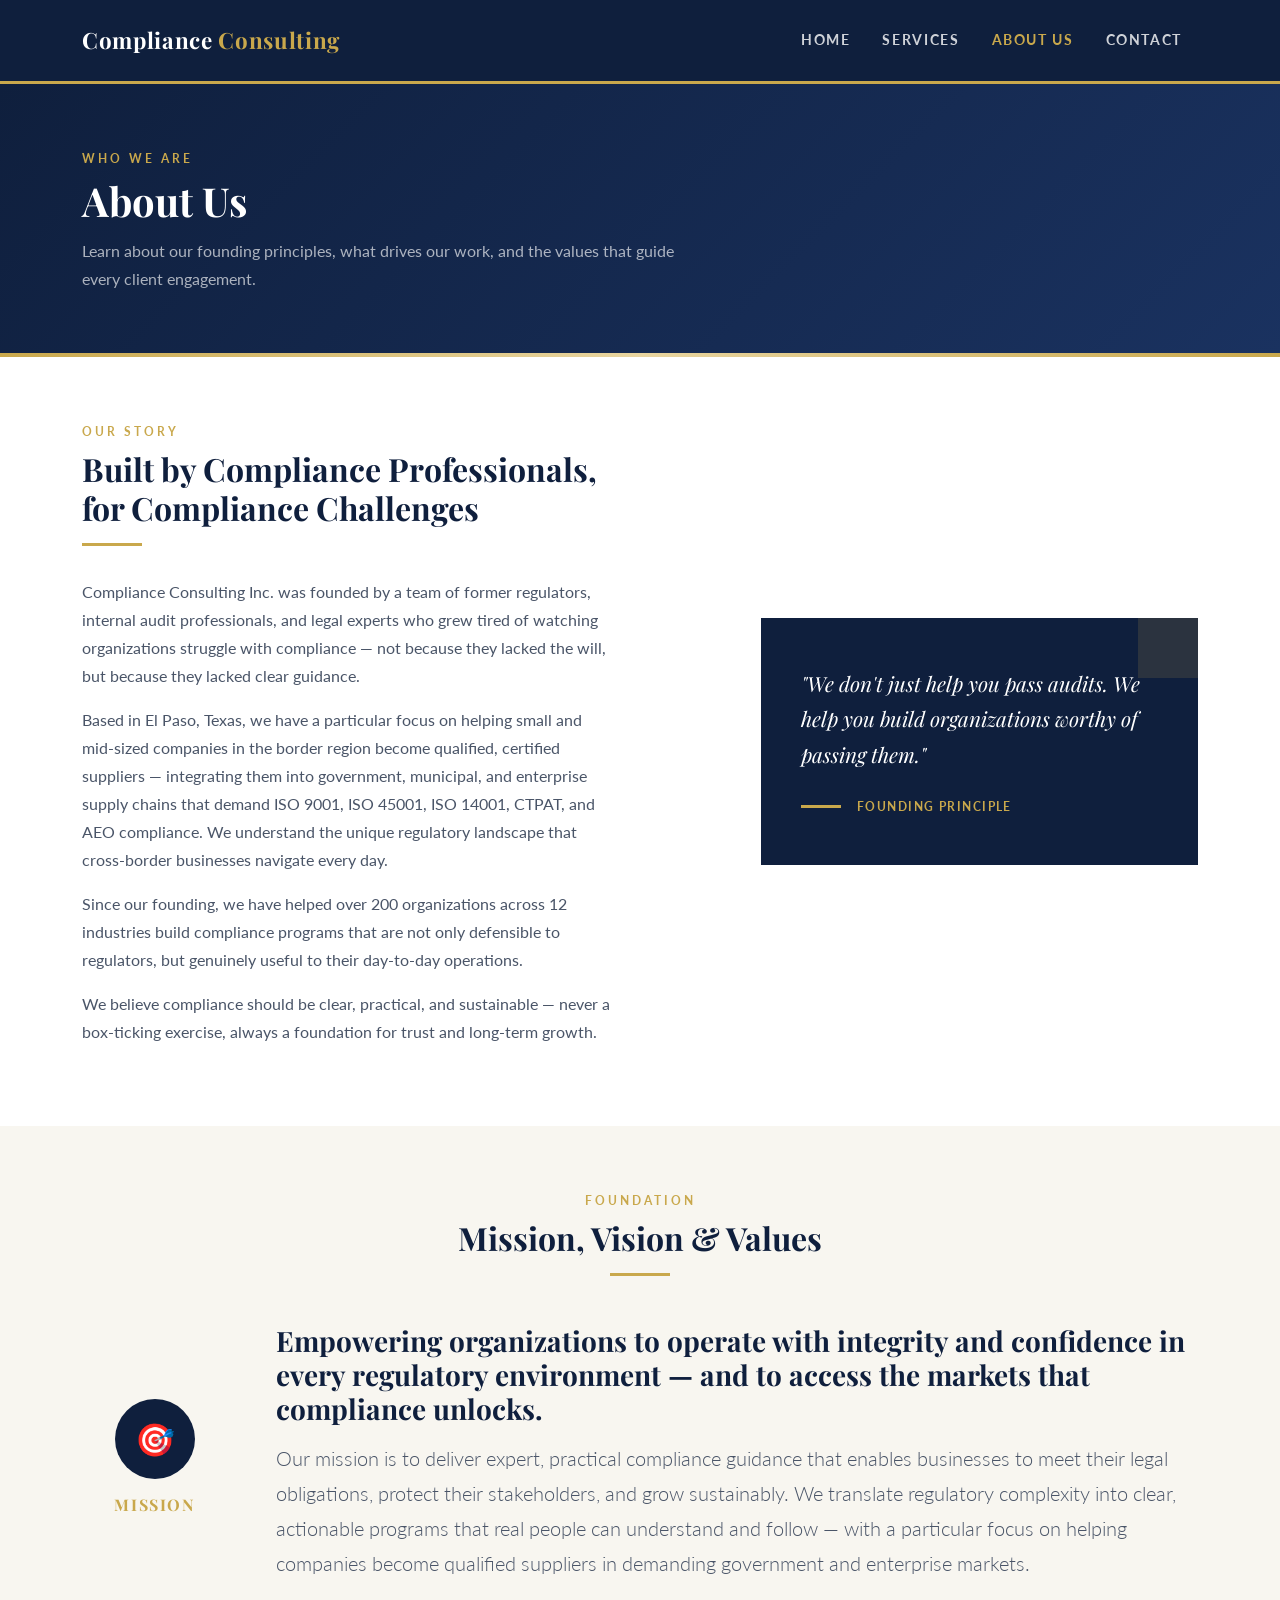
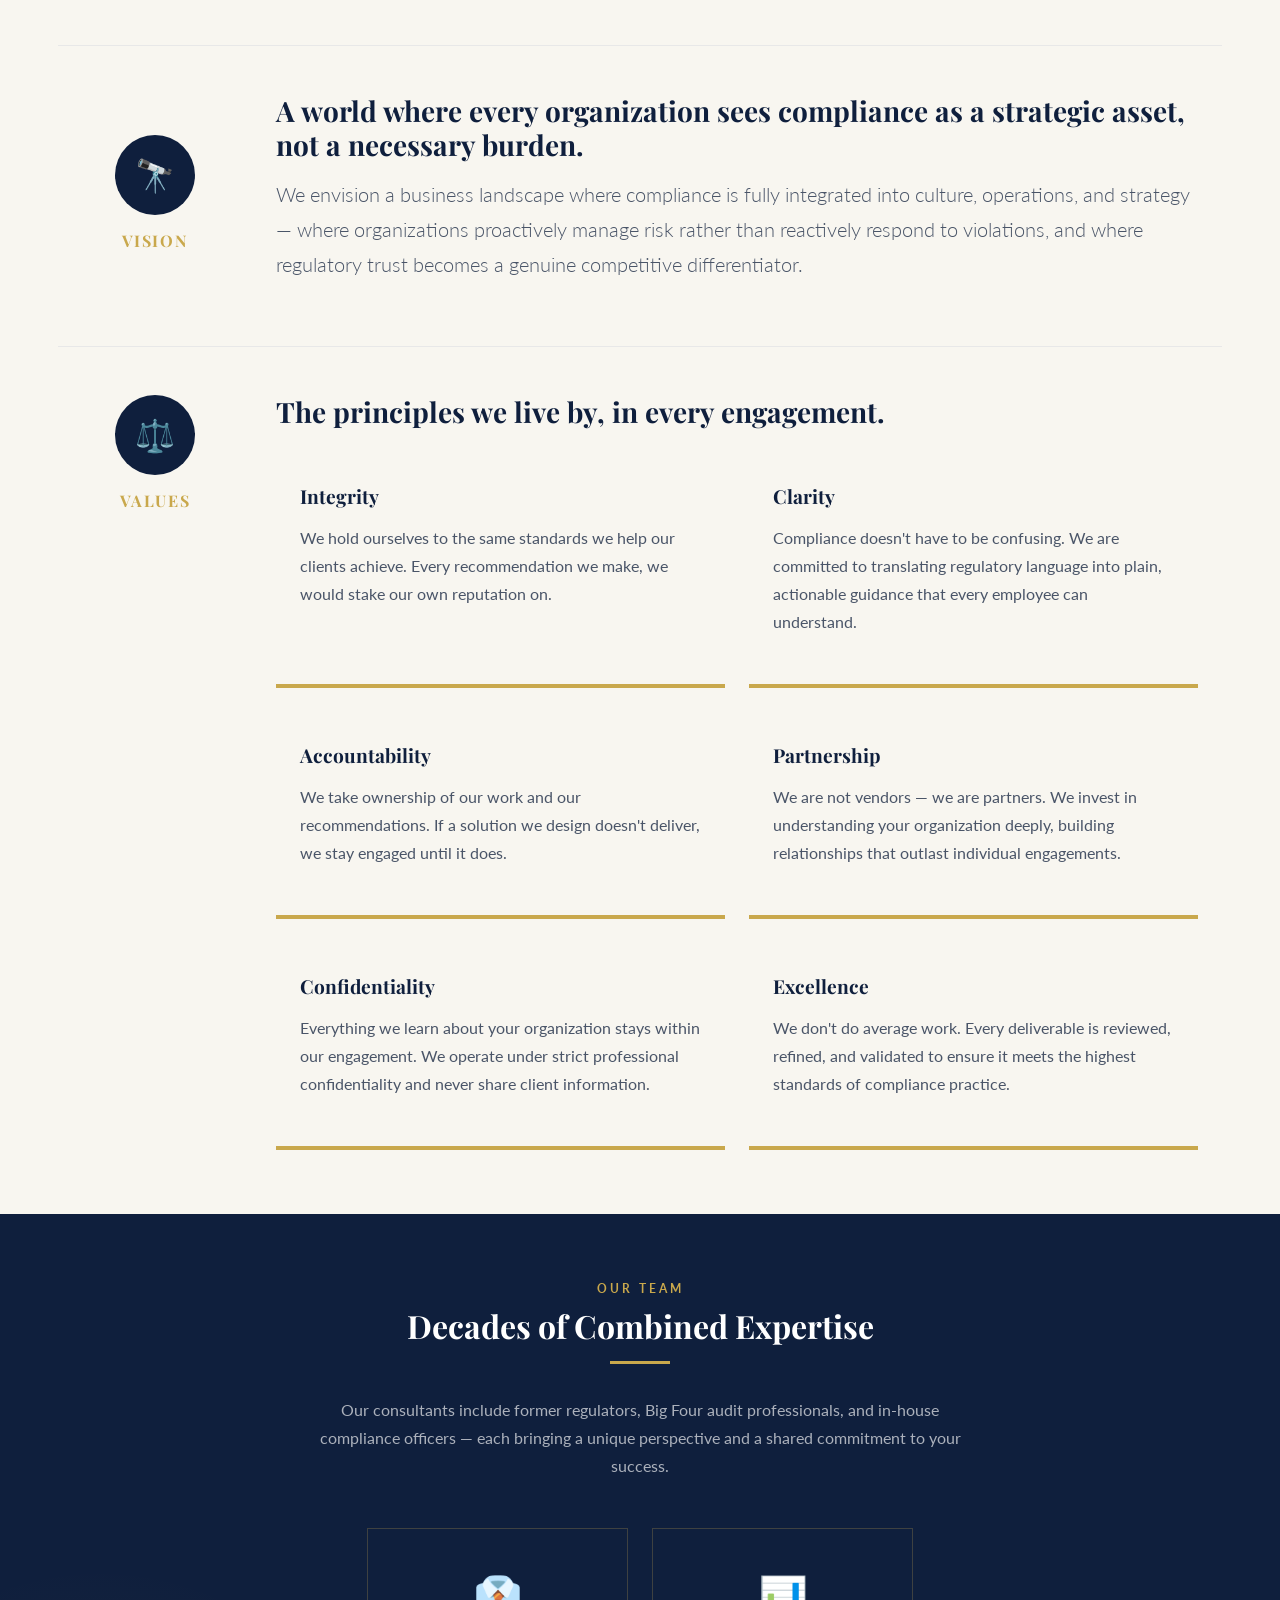
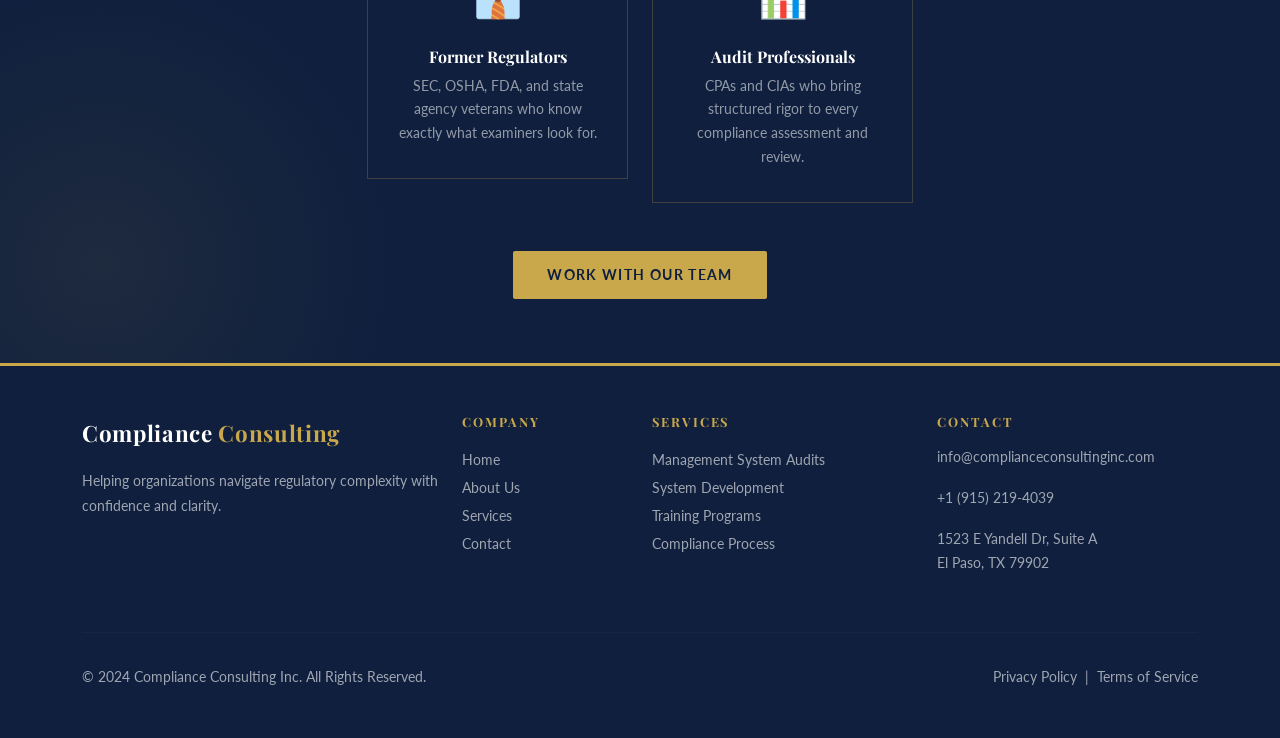
==== pages/about.html @ f1fbb879 "Initial commit" ====
<!DOCTYPE html>
<html lang="en">
<head>
    <meta charset="UTF-8">
    <meta name="viewport" content="width=device-width, initial-scale=1.0">
    <meta name="description" content="About Compliance Consulting Inc. — Our mission, vision, and core values.">
    <title>About Us — Compliance Consulting Inc.</title>
    <link href="https://cdn.jsdelivr.net/npm/bootstrap@5.3.0-alpha1/dist/css/bootstrap.min.css" rel="stylesheet">
    <link rel="stylesheet" href="../css/styles.css">
</head>
<body>

    <!-- ===== NAVBAR ===== -->
    <nav class="navbar navbar-expand-lg navbar-dark sticky-top">
        <div class="container">
            <a class="navbar-brand" href="../index.html">
                Compliance <span>Consulting</span>
            </a>
            <button class="navbar-toggler" type="button" data-bs-toggle="collapse"
                data-bs-target="#navbarNav" aria-controls="navbarNav"
                aria-expanded="false" aria-label="Toggle navigation">
                <span class="navbar-toggler-icon"></span>
            </button>
            <div class="collapse navbar-collapse" id="navbarNav">
                <ul class="navbar-nav ms-auto">
                    <li class="nav-item"><a class="nav-link" href="../index.html#home">Home</a></li>
                    <li class="nav-item"><a class="nav-link" href="../index.html#services">Services</a></li>
                    <li class="nav-item"><a class="nav-link active" href="about.html">About Us</a></li>
                    <li class="nav-item"><a class="nav-link" href="contact.html">Contact</a></li>
                </ul>
            </div>
        </div>
    </nav>

    <!-- ===== PAGE HEADER ===== -->
    <section class="page-header">
        <div class="container">
            <span class="section-eyebrow">Who We Are</span>
            <h1>About Us</h1>
            <p>Learn about our founding principles, what drives our work, and the values that guide every client engagement.</p>
        </div>
    </section>

    <!-- ===== INTRO ===== -->
    <section class="py-5">
        <div class="container py-3">
            <div class="row align-items-center g-5">
                <div class="col-lg-6">
                    <span class="section-eyebrow">Our Story</span>
                    <h2>Built by Compliance Professionals, for Compliance Challenges</h2>
                    <div class="section-divider"></div>
                    <p>
                        Compliance Consulting Inc. was founded by a team of former regulators, 
                        internal audit professionals, and legal experts who grew tired of watching 
                        organizations struggle with compliance — not because they lacked the will, 
                        but because they lacked clear guidance.
                    </p>
                    <p>
                        Based in El Paso, Texas, we have a particular focus on helping small and mid-sized 
                        companies in the border region become qualified, certified suppliers — integrating 
                        them into government, municipal, and enterprise supply chains that demand ISO 9001, 
                        ISO 45001, ISO 14001, CTPAT, and AEO compliance. We understand the unique regulatory 
                        landscape that cross-border businesses navigate every day.
                    </p>
                    <p>
                        Since our founding, we have helped over 200 organizations across 12 industries 
                        build compliance programs that are not only defensible to regulators, but 
                        genuinely useful to their day-to-day operations.
                    </p>
                    <p>
                        We believe compliance should be clear, practical, and sustainable — never 
                        a box-ticking exercise, always a foundation for trust and long-term growth.
                    </p>
                </div>
                <div class="col-lg-5 offset-lg-1">
                    <div style="background-color: var(--navy); padding: 3rem 2.5rem; position: relative;">
                        <div style="position: absolute; top: 0; right: 0; width: 60px; height: 60px; background-color: var(--gold); opacity: 0.15;"></div>
                        <blockquote style="font-family: var(--font-display); font-size: 1.3rem; color: white; font-style: italic; line-height: 1.7; margin: 0 0 1.5rem 0;">
                            "We don't just help you pass audits. We help you build organizations worthy of passing them."
                        </blockquote>
                        <div style="display: flex; align-items: center; gap: 1rem;">
                            <div style="width: 40px; height: 3px; background: var(--gold);"></div>
                            <span style="font-size: 0.75rem; font-weight: 700; letter-spacing: 0.12em; text-transform: uppercase; color: var(--gold);">Founding Principle</span>
                        </div>
                    </div>
                </div>
            </div>
        </div>
    </section>

    <!-- ===== MISSION, VISION, VALUES ===== -->
    <section class="py-5 bg-off-white">
        <div class="container py-3">
            <div class="text-center mb-5">
                <span class="section-eyebrow">Foundation</span>
                <h2>Mission, Vision &amp; Values</h2>
                <div class="section-divider center"></div>
            </div>

            <!-- Mission -->
            <div class="row align-items-center g-5 mb-5 pb-5" style="border-bottom: 1px solid var(--light-gray);">
                <div class="col-lg-2 text-center">
                    <div style="width: 80px; height: 80px; background-color: var(--navy); border-radius: 50%; display: flex; align-items: center; justify-content: center; margin: 0 auto; font-size: 2rem;">🎯</div>
                    <h4 style="margin-top: 1rem; font-size: 1rem; text-transform: uppercase; letter-spacing: 0.1em; color: var(--gold);">Mission</h4>
                </div>
                <div class="col-lg-10">
                    <h3>Empowering organizations to operate with integrity and confidence in every regulatory environment — and to access the markets that compliance unlocks.</h3>
                    <p class="lead mt-3">
                        Our mission is to deliver expert, practical compliance guidance that enables businesses to meet their legal obligations, 
                        protect their stakeholders, and grow sustainably. We translate regulatory complexity into clear, 
                        actionable programs that real people can understand and follow — with a particular focus on helping 
                        companies become qualified suppliers in demanding government and enterprise markets.
                    </p>
                </div>
            </div>

            <!-- Vision -->
            <div class="row align-items-center g-5 mb-5 pb-5" style="border-bottom: 1px solid var(--light-gray);">
                <div class="col-lg-2 text-center">
                    <div style="width: 80px; height: 80px; background-color: var(--navy); border-radius: 50%; display: flex; align-items: center; justify-content: center; margin: 0 auto; font-size: 2rem;">🔭</div>
                    <h4 style="margin-top: 1rem; font-size: 1rem; text-transform: uppercase; letter-spacing: 0.1em; color: var(--gold);">Vision</h4>
                </div>
                <div class="col-lg-10">
                    <h3>A world where every organization sees compliance as a strategic asset, not a necessary burden.</h3>
                    <p class="lead mt-3">
                        We envision a business landscape where compliance is fully integrated into culture, operations, and strategy — 
                        where organizations proactively manage risk rather than reactively respond to violations, 
                        and where regulatory trust becomes a genuine competitive differentiator.
                    </p>
                </div>
            </div>

            <!-- Values -->
            <div class="row align-items-start g-5">
                <div class="col-lg-2 text-center">
                    <div style="width: 80px; height: 80px; background-color: var(--navy); border-radius: 50%; display: flex; align-items: center; justify-content: center; margin: 0 auto; font-size: 2rem;">⚖️</div>
                    <h4 style="margin-top: 1rem; font-size: 1rem; text-transform: uppercase; letter-spacing: 0.1em; color: var(--gold);">Values</h4>
                </div>
                <div class="col-lg-10">
                    <h3 class="mb-4">The principles we live by, in every engagement.</h3>
                    <div class="row g-4">
                        <div class="col-md-6">
                            <div class="value-card">
                                <h4>Integrity</h4>
                                <p>We hold ourselves to the same standards we help our clients achieve. Every recommendation we make, we would stake our own reputation on.</p>
                            </div>
                        </div>
                        <div class="col-md-6">
                            <div class="value-card">
                                <h4>Clarity</h4>
                                <p>Compliance doesn't have to be confusing. We are committed to translating regulatory language into plain, actionable guidance that every employee can understand.</p>
                            </div>
                        </div>
                        <div class="col-md-6">
                            <div class="value-card">
                                <h4>Accountability</h4>
                                <p>We take ownership of our work and our recommendations. If a solution we design doesn't deliver, we stay engaged until it does.</p>
                            </div>
                        </div>
                        <div class="col-md-6">
                            <div class="value-card">
                                <h4>Partnership</h4>
                                <p>We are not vendors — we are partners. We invest in understanding your organization deeply, building relationships that outlast individual engagements.</p>
                            </div>
                        </div>
                        <div class="col-md-6">
                            <div class="value-card">
                                <h4>Confidentiality</h4>
                                <p>Everything we learn about your organization stays within our engagement. We operate under strict professional confidentiality and never share client information.</p>
                            </div>
                        </div>
                        <div class="col-md-6">
                            <div class="value-card">
                                <h4>Excellence</h4>
                                <p>We don't do average work. Every deliverable is reviewed, refined, and validated to ensure it meets the highest standards of compliance practice.</p>
                            </div>
                        </div>
                    </div>
                </div>
            </div>
        </div>
    </section>

    <!-- ===== TEAM HIGHLIGHT ===== -->
    <section class="why-section py-5">
        <div class="container py-3 text-center">
            <span class="section-eyebrow">Our Team</span>
            <h2 style="color: white;">Decades of Combined Expertise</h2>
            <div class="section-divider center"></div>
            <p style="color: rgba(255,255,255,0.65); max-width: 650px; margin: 0 auto 3rem auto;">
                Our consultants include former regulators, Big Four audit professionals, 
                and in-house compliance officers — each bringing a unique 
                perspective and a shared commitment to your success.
            </p>
            <div class="row g-4 justify-content-center">
                <div class="col-lg-3 col-md-4 col-6">
                    <div style="border: 1px solid rgba(201,168,76,0.25); padding: 2rem 1.5rem;">
                        <div style="font-size: 2.5rem; margin-bottom: 1rem;">👔</div>
                        <h5 style="color: white; font-size: 1rem;">Former Regulators</h5>
                        <p style="color: rgba(255,255,255,0.55); font-size: 0.85rem; margin: 0;">SEC, OSHA, FDA, and state agency veterans who know exactly what examiners look for.</p>
                    </div>
                </div>
                <div class="col-lg-3 col-md-4 col-6">
                    <div style="border: 1px solid rgba(201,168,76,0.25); padding: 2rem 1.5rem;">
                        <div style="font-size: 2.5rem; margin-bottom: 1rem;">📊</div>
                        <h5 style="color: white; font-size: 1rem;">Audit Professionals</h5>
                        <p style="color: rgba(255,255,255,0.55); font-size: 0.85rem; margin: 0;">CPAs and CIAs who bring structured rigor to every compliance assessment and review.</p>
                    </div>
                </div>
            </div>
            <div class="mt-5">
                <a href="contact.html" class="btn btn-gold">Work With Our Team</a>
            </div>
        </div>
    </section>

    <!-- ===== FOOTER ===== -->
    <footer class="py-5">
        <div class="container">
            <div class="row g-4 pb-4">
                <div class="col-lg-4">
                    <a class="navbar-brand mb-3 d-block" href="../index.html" style="padding: 0;">
                        Compliance <span>Consulting</span>
                    </a>
                    <p>Helping organizations navigate regulatory complexity with confidence and clarity.</p>
                </div>
                <div class="col-lg-2 col-6">
                    <h5>Company</h5>
                    <ul class="list-unstyled">
                        <li><a href="../index.html">Home</a></li>
                        <li><a href="about.html">About Us</a></li>
                        <li><a href="services.html">Services</a></li>
                        <li><a href="contact.html">Contact</a></li>
                    </ul>
                </div>
                <div class="col-lg-3 col-6">
                    <h5>Services</h5>
                    <ul class="list-unstyled">
                        <li><a href="services/regulatory-compliance-audit.html">Management System Audits</a></li>
                        <li><a href="services.html">System Development</a></li>
                        <li><a href="services.html">Training Programs</a></li>
                        <li><a href="services.html">Compliance Process</a></li>
                    </ul>
                </div>
                <div class="col-lg-3">
                    <h5>Contact</h5>
                    <p>info@complianceconsultinginc.com</p>
                    <p>+1 (915) 219-4039</p>
                    <p>1523 E Yandell Dr, Suite A<br>El Paso, TX 79902</p>
                </div>
            </div>
            <hr class="footer-divider">
            <div class="d-flex justify-content-between align-items-center flex-wrap gap-2 pt-3">
                <p style="margin: 0;">&copy; 2024 Compliance Consulting Inc. All Rights Reserved.</p>
                <p style="margin: 0;"><a href="#">Privacy Policy</a> &nbsp;|&nbsp; <a href="#">Terms of Service</a></p>
            </div>
        </div>
    </footer>

    <script src="https://cdn.jsdelivr.net/npm/bootstrap@5.3.0-alpha1/dist/js/bootstrap.bundle.min.js"></script>
    <script src="../js/scripts.js"></script>
</body>
</html>
---- css/styles.css ----
/* =============================================
   COMPLIANCE CONSULTING INC. — GLOBAL STYLES
   ============================================= */

@import url('https://fonts.googleapis.com/css2?family=Playfair+Display:wght@400;600;700&family=Lato:wght@300;400;700&display=swap');

/* ---- CSS Variables ---- */
:root {
    --navy:      #0f1f3d;
    --navy-mid:  #1a3260;
    --gold:      #c9a84c;
    --gold-light:#e8d5a0;
    --off-white: #f8f6f0;
    --slate:     #4a5568;
    --light-gray:#e8e8e8;
    --white:     #ffffff;
    --font-display: 'Playfair Display', Georgia, serif;
    --font-body:    'Lato', sans-serif;
}

/* ---- Base ---- */
*, *::before, *::after { box-sizing: border-box; }

body {
    font-family: var(--font-body);
    font-weight: 400;
    color: var(--navy);
    background-color: var(--white);
    line-height: 1.75;
    margin: 0;
}

h1, h2, h3, h4, h5 {
    font-family: var(--font-display);
    font-weight: 700;
    color: var(--navy);
    line-height: 1.2;
}

p { color: var(--slate); }

a { color: var(--gold); text-decoration: none; }
a:hover { color: var(--navy); }

/* ---- Navbar ---- */
.navbar {
    background-color: var(--navy) !important;
    padding: 1rem 2rem;
    border-bottom: 3px solid var(--gold);
}

.navbar-brand {
    font-family: var(--font-display);
    font-size: 1.4rem;
    font-weight: 700;
    color: var(--white) !important;
    letter-spacing: 0.03em;
}

.navbar-brand span {
    color: var(--gold);
}

.nav-link {
    font-family: var(--font-body);
    font-weight: 700;
    font-size: 0.85rem;
    letter-spacing: 0.12em;
    text-transform: uppercase;
    color: rgba(255,255,255,0.8) !important;
    padding: 0.5rem 1rem !important;
    transition: color 0.2s ease;
}

.nav-link:hover, .nav-link.active {
    color: var(--gold) !important;
}

/* ---- Hero Section ---- */
.hero {
    background: linear-gradient(135deg, var(--navy) 0%, var(--navy-mid) 60%, #2a4a7f 100%);
    min-height: 70vh;
    position: relative;
    overflow: hidden;
}

.hero::before {
    content: '';
    position: absolute;
    inset: 0;
    background-image:
        repeating-linear-gradient(
            0deg,
            transparent,
            transparent 59px,
            rgba(201,168,76,0.06) 60px
        ),
        repeating-linear-gradient(
            90deg,
            transparent,
            transparent 59px,
            rgba(201,168,76,0.06) 60px
        );
    pointer-events: none;
}

.hero::after {
    content: '';
    position: absolute;
    right: -100px;
    top: -100px;
    width: 600px;
    height: 600px;
    border-radius: 50%;
    background: radial-gradient(circle, rgba(201,168,76,0.12) 0%, transparent 70%);
    pointer-events: none;
}

.hero-content {
    position: relative;
    z-index: 2;
}

.hero-eyebrow {
    font-family: var(--font-body);
    font-size: 0.8rem;
    font-weight: 700;
    letter-spacing: 0.25em;
    text-transform: uppercase;
    color: var(--gold);
    margin-bottom: 1rem;
    display: block;
}

.hero h1 {
    color: var(--white);
    font-size: clamp(2rem, 5vw, 3.5rem);
    margin-bottom: 1.5rem;
}

.hero h1 span {
    color: var(--gold);
}

.hero p {
    color: rgba(255,255,255,0.75);
    font-size: 1.1rem;
    max-width: 560px;
}

/* ---- Buttons ---- */
.btn-gold {
    background-color: var(--gold);
    color: var(--navy);
    font-family: var(--font-body);
    font-weight: 700;
    font-size: 0.85rem;
    letter-spacing: 0.1em;
    text-transform: uppercase;
    border: 2px solid var(--gold);
    border-radius: 2px;
    padding: 0.75rem 2rem;
    transition: all 0.25s ease;
}

.btn-gold:hover {
    background-color: transparent;
    color: var(--gold);
}

.btn-outline-gold {
    background-color: transparent;
    color: var(--gold);
    font-family: var(--font-body);
    font-weight: 700;
    font-size: 0.85rem;
    letter-spacing: 0.1em;
    text-transform: uppercase;
    border: 2px solid var(--gold);
    border-radius: 2px;
    padding: 0.75rem 2rem;
    transition: all 0.25s ease;
}

.btn-outline-gold:hover {
    background-color: var(--gold);
    color: var(--navy);
}

.btn-outline-navy {
    background-color: transparent;
    color: var(--navy);
    font-family: var(--font-body);
    font-weight: 700;
    font-size: 0.85rem;
    letter-spacing: 0.1em;
    text-transform: uppercase;
    border: 2px solid var(--navy);
    border-radius: 2px;
    padding: 0.75rem 2rem;
    transition: all 0.25s ease;
}

.btn-outline-navy:hover {
    background-color: var(--navy);
    color: var(--white);
}

/* ---- Section Labels ---- */
.section-eyebrow {
    font-family: var(--font-body);
    font-size: 0.75rem;
    font-weight: 700;
    letter-spacing: 0.25em;
    text-transform: uppercase;
    color: var(--gold);
    display: block;
    margin-bottom: 0.5rem;
}

.section-divider {
    width: 60px;
    height: 3px;
    background-color: var(--gold);
    margin: 1rem 0 2rem 0;
}

.section-divider.center {
    margin: 1rem auto 2rem auto;
}

/* ---- Service Cards (Homepage Grid) ---- */
.service-card {
    background-color: var(--white);
    border: 1px solid var(--light-gray);
    border-top: 4px solid var(--gold);
    padding: 2rem 1.75rem;
    height: 100%;
    transition: transform 0.25s ease, box-shadow 0.25s ease;
    cursor: pointer;
}

.service-card:hover {
    transform: translateY(-6px);
    box-shadow: 0 16px 40px rgba(15,31,61,0.12);
}

.service-card .service-icon {
    width: 52px;
    height: 52px;
    background-color: rgba(201,168,76,0.12);
    border-radius: 4px;
    display: flex;
    align-items: center;
    justify-content: center;
    margin-bottom: 1.25rem;
    font-size: 1.5rem;
}

.service-card h5 {
    font-size: 1.1rem;
    margin-bottom: 0.75rem;
}

.service-card p {
    font-size: 0.9rem;
    margin-bottom: 0;
}

/* ---- Why Choose Us ---- */
.why-section {
    background-color: var(--navy);
    position: relative;
    overflow: hidden;
}

.why-section::before {
    content: '';
    position: absolute;
    left: -200px;
    bottom: -200px;
    width: 600px;
    height: 600px;
    border-radius: 50%;
    background: radial-gradient(circle, rgba(201,168,76,0.08) 0%, transparent 70%);
    pointer-events: none;
}

.why-card {
    border-left: 3px solid var(--gold);
    padding-left: 1.5rem;
    margin-bottom: 2rem;
}

.why-card h5 {
    color: var(--white);
    font-size: 1rem;
    margin-bottom: 0.4rem;
}

.why-card p {
    color: rgba(255,255,255,0.65);
    font-size: 0.9rem;
    margin: 0;
}

.why-stat {
    text-align: center;
    padding: 2rem 1rem;
    border: 1px solid rgba(201,168,76,0.25);
}

.why-stat .stat-number {
    font-family: var(--font-display);
    font-size: 3rem;
    font-weight: 700;
    color: var(--gold);
    line-height: 1;
}

.why-stat .stat-label {
    font-size: 0.8rem;
    font-weight: 700;
    letter-spacing: 0.1em;
    text-transform: uppercase;
    color: rgba(255,255,255,0.6);
    margin-top: 0.5rem;
    display: block;
}

/* ---- About / Mission section ---- */
.value-card {
    background-color: var(--off-white);
    border-bottom: 4px solid var(--gold);
    padding: 2rem 1.5rem;
    height: 100%;
}

.value-card h4 {
    font-size: 1.2rem;
    margin-bottom: 1rem;
}

/* ---- Services Overview Page ---- */
.service-row {
    padding: 3rem 0;
    border-bottom: 1px solid var(--light-gray);
}

.service-row:last-child {
    border-bottom: none;
}

/* ---- Dedicated Service Page ---- */
.process-step {
    display: flex;
    gap: 1.5rem;
    margin-bottom: 2.5rem;
    align-items: flex-start;
}

.step-number {
    flex-shrink: 0;
    width: 48px;
    height: 48px;
    background-color: var(--navy);
    color: var(--gold);
    font-family: var(--font-display);
    font-size: 1.2rem;
    font-weight: 700;
    border-radius: 50%;
    display: flex;
    align-items: center;
    justify-content: center;
}

.deliverable-item {
    background-color: var(--off-white);
    border-left: 4px solid var(--gold);
    padding: 1rem 1.25rem;
    margin-bottom: 0.75rem;
    font-size: 0.95rem;
    color: var(--navy);
    font-weight: 700;
}

.benefit-card {
    background-color: var(--navy);
    color: var(--white);
    padding: 1.75rem;
    height: 100%;
    position: relative;
}

.benefit-card::before {
    content: '✓';
    position: absolute;
    top: 1.25rem;
    right: 1.25rem;
    width: 28px;
    height: 28px;
    background-color: var(--gold);
    color: var(--navy);
    border-radius: 50%;
    display: flex;
    align-items: center;
    justify-content: center;
    font-size: 0.85rem;
    font-weight: 900;
    line-height: 28px;
    text-align: center;
}

.benefit-card h5 {
    color: var(--gold);
    font-size: 1rem;
    margin-bottom: 0.5rem;
}

.benefit-card p {
    color: rgba(255,255,255,0.7);
    font-size: 0.88rem;
    margin: 0;
}

/* ---- Contact Form ---- */
.contact-info-block {
    background-color: var(--navy);
    padding: 2.5rem;
    color: var(--white);
    height: 100%;
}

.contact-info-block h4 {
    color: var(--white);
    margin-bottom: 2rem;
}

.contact-info-item {
    display: flex;
    gap: 1rem;
    align-items: flex-start;
    margin-bottom: 1.75rem;
}

.contact-info-item .ci-icon {
    width: 44px;
    height: 44px;
    background-color: rgba(201,168,76,0.15);
    border: 1px solid rgba(201,168,76,0.4);
    border-radius: 4px;
    display: flex;
    align-items: center;
    justify-content: center;
    flex-shrink: 0;
    font-size: 1.1rem;
}

.contact-info-item .ci-label {
    font-size: 0.7rem;
    font-weight: 700;
    letter-spacing: 0.15em;
    text-transform: uppercase;
    color: var(--gold);
    display: block;
    margin-bottom: 0.2rem;
}

.contact-info-item .ci-value {
    color: rgba(255,255,255,0.85);
    font-size: 0.95rem;
    margin: 0;
}

.form-control {
    border: 1px solid var(--light-gray);
    border-radius: 2px;
    padding: 0.75rem 1rem;
    font-family: var(--font-body);
    font-size: 0.9rem;
    color: var(--navy);
    background-color: var(--off-white);
    transition: border-color 0.2s ease;
}

.form-control:focus {
    border-color: var(--navy);
    box-shadow: 0 0 0 3px rgba(15,31,61,0.08);
    background-color: var(--white);
}

.form-label {
    font-family: var(--font-body);
    font-weight: 700;
    font-size: 0.8rem;
    letter-spacing: 0.08em;
    text-transform: uppercase;
    color: var(--navy);
    margin-bottom: 0.4rem;
}

/* ---- Page Header Banner ---- */
.page-header {
    background: linear-gradient(135deg, var(--navy) 0%, var(--navy-mid) 100%);
    padding: 4rem 0 3rem;
    position: relative;
    overflow: hidden;
}

.page-header::after {
    content: '';
    position: absolute;
    bottom: 0;
    left: 0;
    right: 0;
    height: 4px;
    background: linear-gradient(90deg, var(--gold), var(--gold-light), var(--gold));
}

.page-header h1 {
    color: var(--white);
    margin-bottom: 0.75rem;
}

.page-header p {
    color: rgba(255,255,255,0.65);
    max-width: 600px;
}

/* ---- Footer ---- */
footer {
    background-color: var(--navy) !important;
    border-top: 3px solid var(--gold);
}

footer h5 {
    color: var(--gold);
    font-size: 0.8rem;
    font-weight: 700;
    letter-spacing: 0.15em;
    text-transform: uppercase;
    margin-bottom: 1rem;
}

footer p, footer a {
    color: rgba(255,255,255,0.6);
    font-size: 0.88rem;
}

footer a:hover {
    color: var(--gold);
}

.footer-divider {
    border-color: rgba(255,255,255,0.1);
}

/* ---- Utilities ---- */
.bg-off-white { background-color: var(--off-white); }
.bg-navy      { background-color: var(--navy); }
.text-gold    { color: var(--gold) !important; }
.text-navy    { color: var(--navy) !important; }

/* ---- Animations ---- */
@keyframes fadeUp {
    from { opacity: 0; transform: translateY(24px); }
    to   { opacity: 1; transform: translateY(0); }
}

.fade-up {
    opacity: 0;
    animation: fadeUp 0.7s ease forwards;
}

.fade-up-1 { animation-delay: 0.1s; }
.fade-up-2 { animation-delay: 0.25s; }
.fade-up-3 { animation-delay: 0.4s; }
.fade-up-4 { animation-delay: 0.55s; }

/* ---- Responsive ---- */
@media (max-width: 768px) {
    .hero { min-height: 80vh; }
    .why-stat { margin-bottom: 1rem; }
    .process-step { flex-direction: column; }
    .contact-info-block { margin-bottom: 2rem; }
}
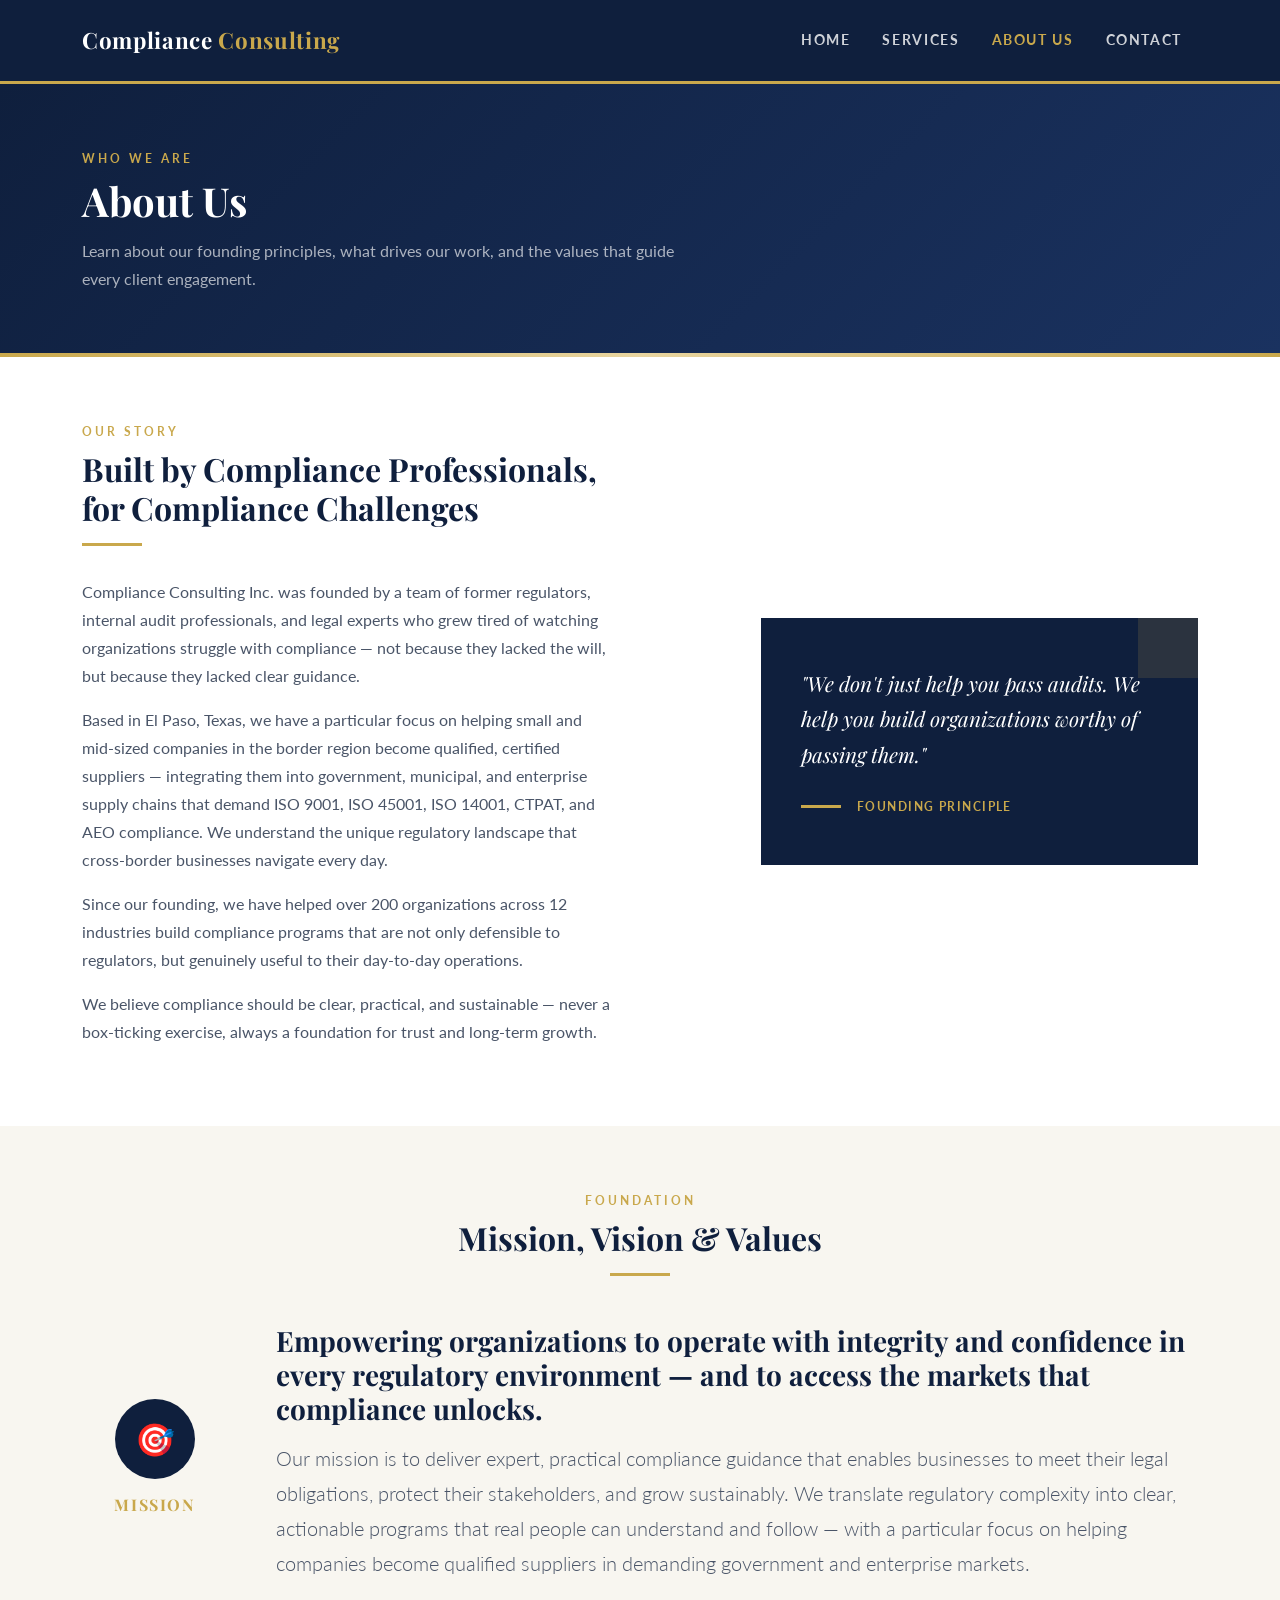
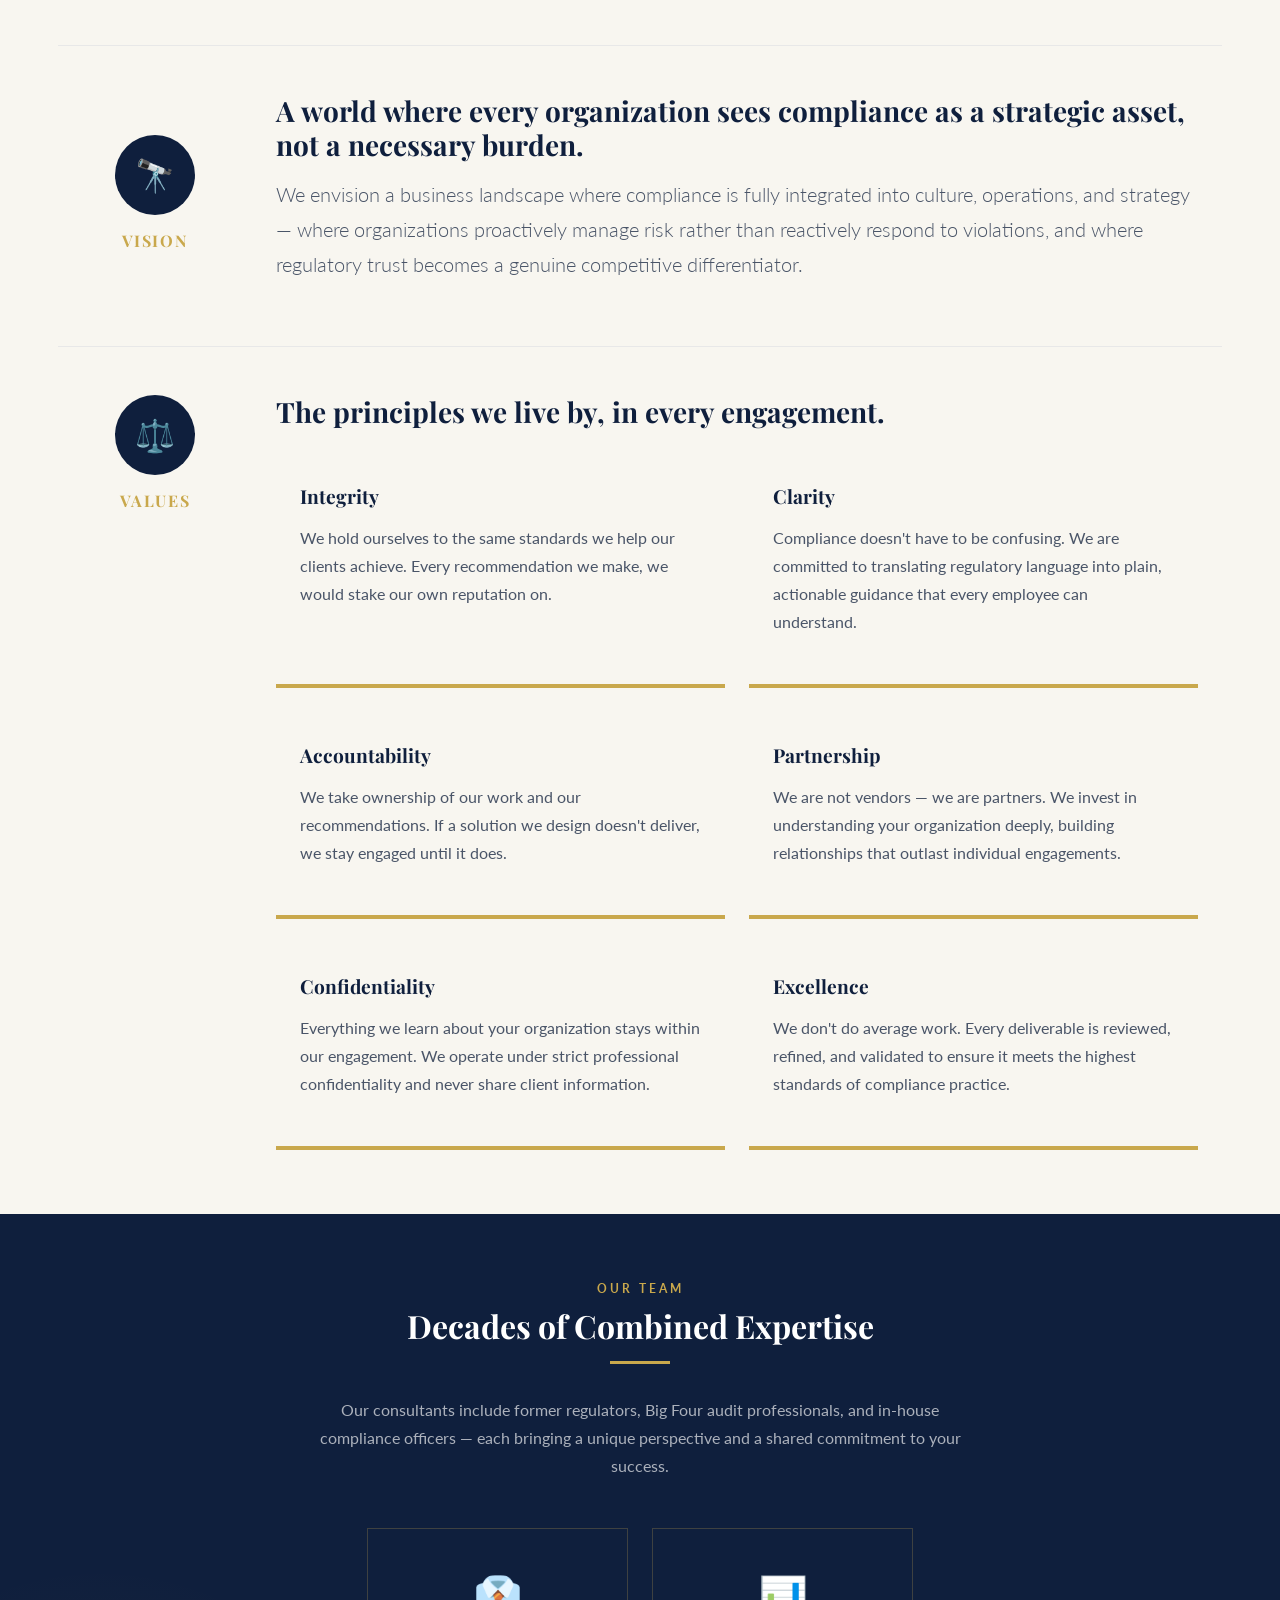
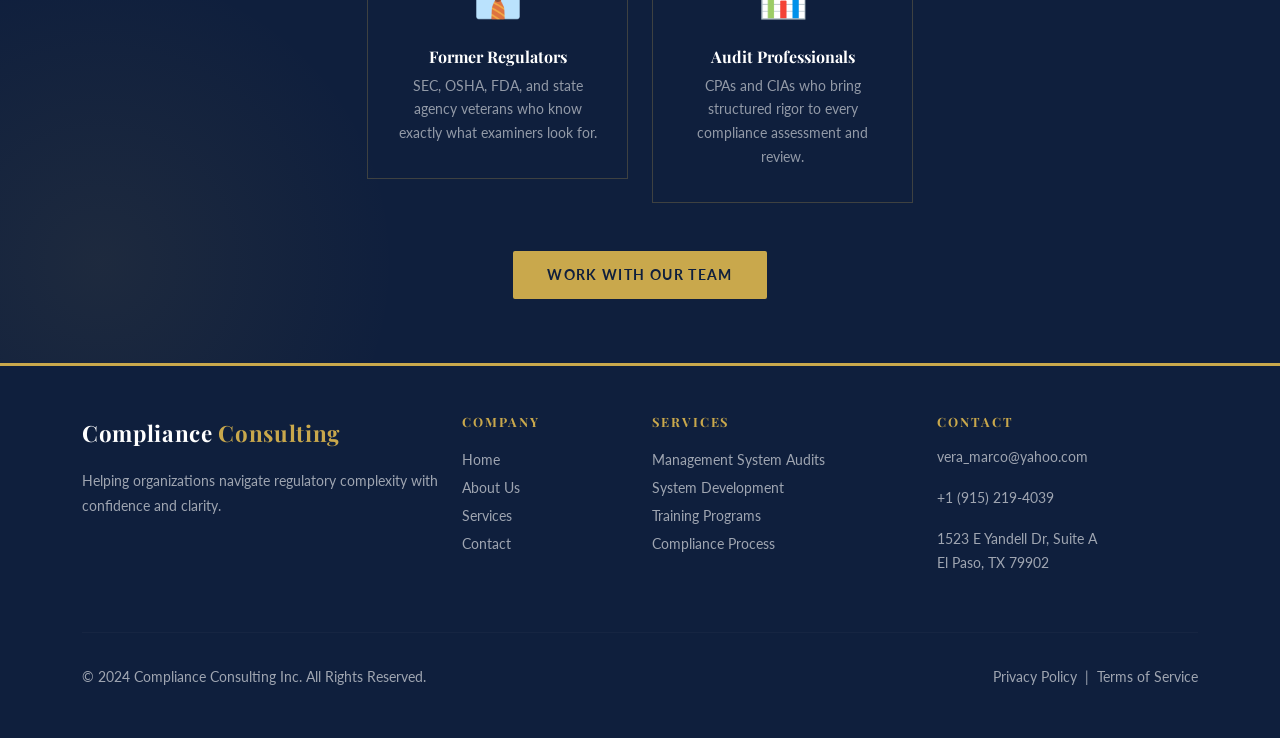
==== commit 03d2ed75: "email now vera_marco@yahoo.com" ====
--- a/pages/about.html
+++ b/pages/about.html
@@ -244,7 +244,7 @@
                 </div>
                 <div class="col-lg-3">
                     <h5>Contact</h5>
-                    <p>info@complianceconsultinginc.com</p>
+                    <p>vera_marco@yahoo.com</p>
                     <p>+1 (915) 219-4039</p>
                     <p>1523 E Yandell Dr, Suite A<br>El Paso, TX 79902</p>
                 </div>
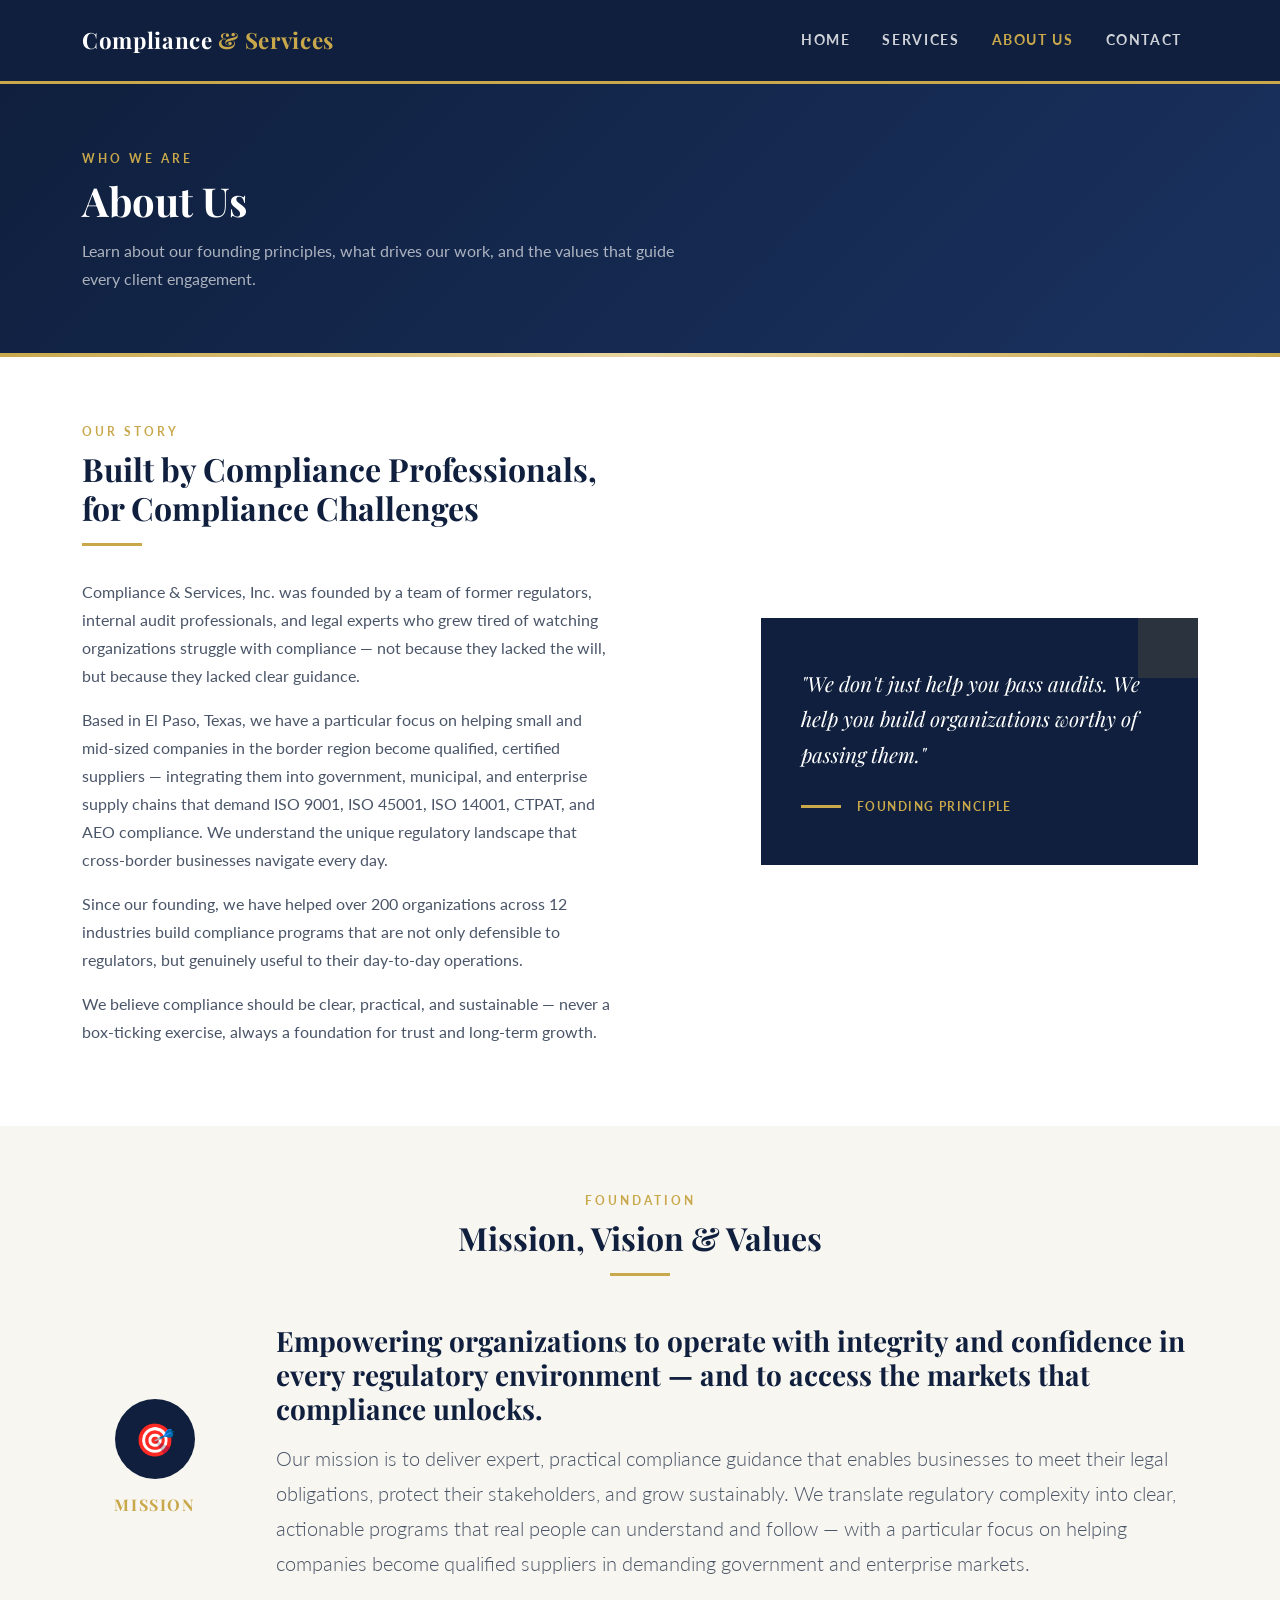
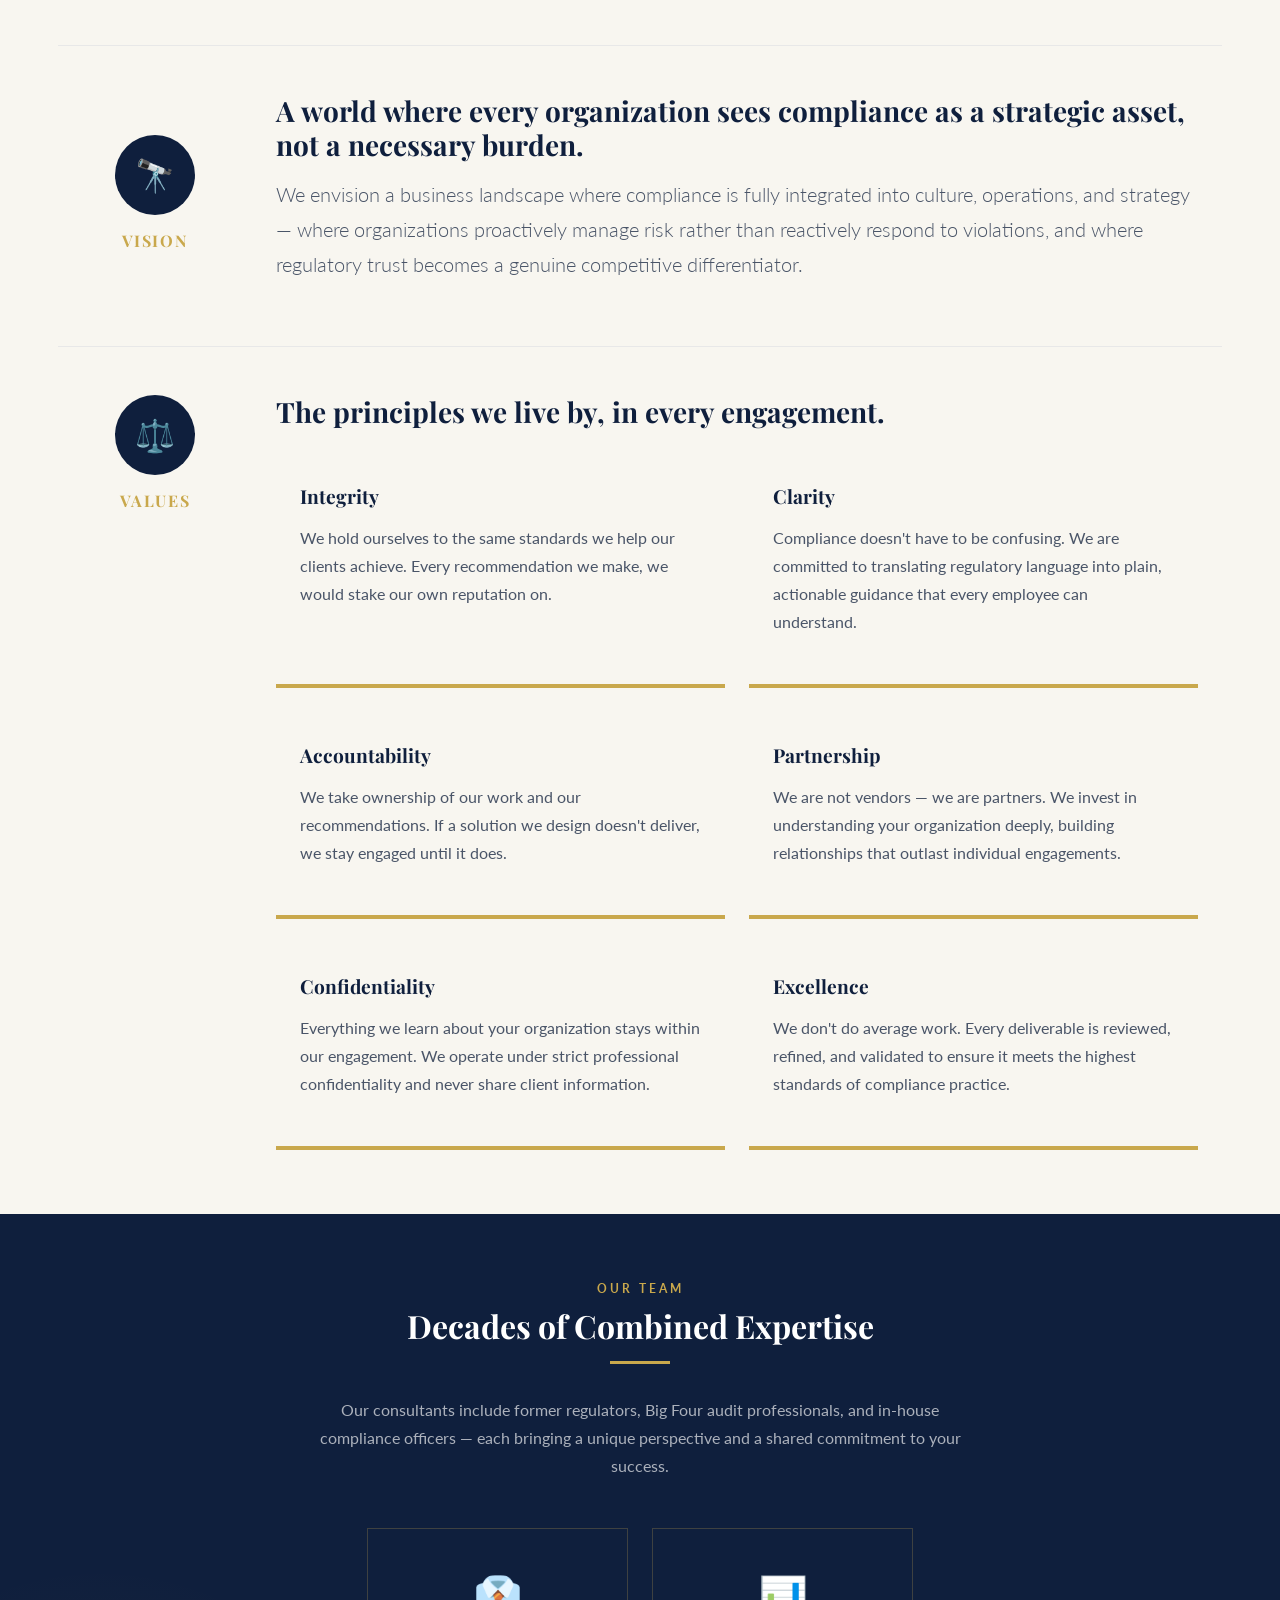
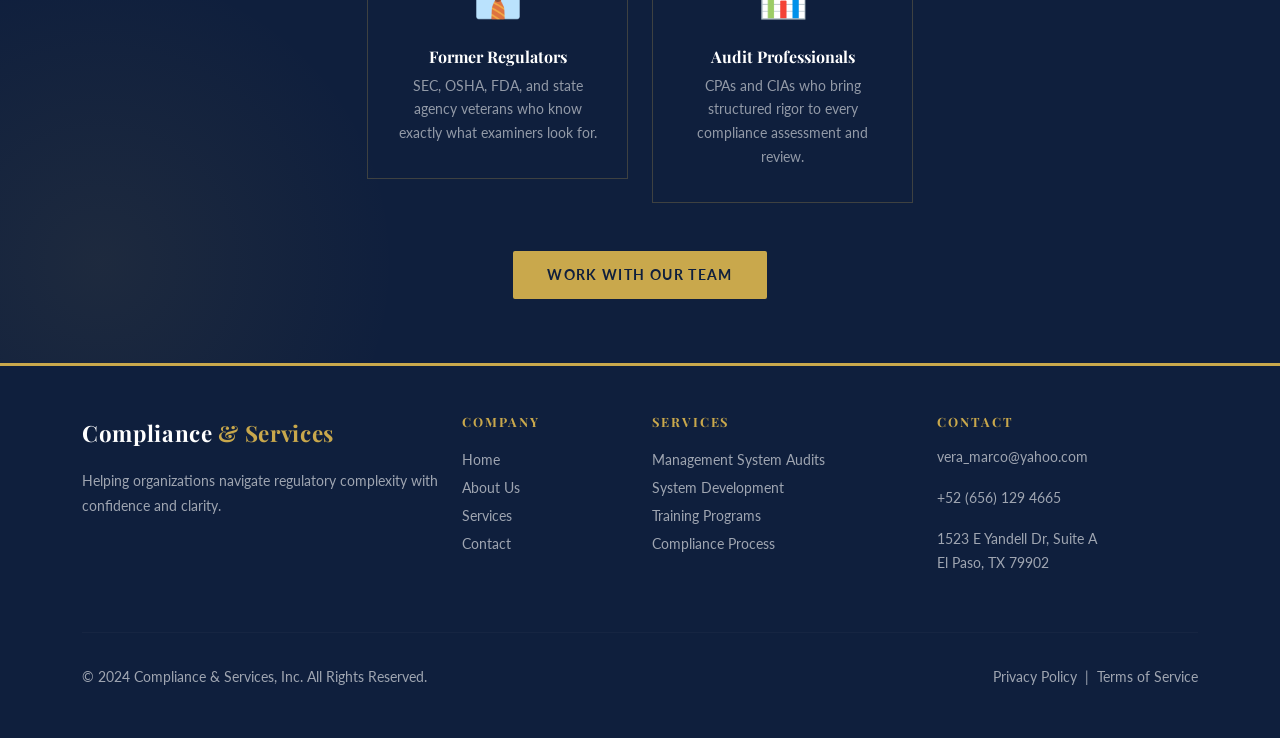
==== commit 46f5b8a1: "Changed from compliance consulting to compliance and services, also replaced with real phone no" ====
--- a/pages/about.html
+++ b/pages/about.html
@@ -3,8 +3,8 @@
 <head>
     <meta charset="UTF-8">
     <meta name="viewport" content="width=device-width, initial-scale=1.0">
-    <meta name="description" content="About Compliance Consulting Inc. — Our mission, vision, and core values.">
-    <title>About Us — Compliance Consulting Inc.</title>
+    <meta name="description" content="About Compliance &amp; Services, Inc. — Our mission, vision, and core values.">
+    <title>About Us — Compliance &amp; Services, Inc.</title>
     <link href="https://cdn.jsdelivr.net/npm/bootstrap@5.3.0-alpha1/dist/css/bootstrap.min.css" rel="stylesheet">
     <link rel="stylesheet" href="../css/styles.css">
 </head>
@@ -14,7 +14,7 @@
     <nav class="navbar navbar-expand-lg navbar-dark sticky-top">
         <div class="container">
             <a class="navbar-brand" href="../index.html">
-                Compliance <span>Consulting</span>
+                Compliance <span>&amp; Services</span>
             </a>
             <button class="navbar-toggler" type="button" data-bs-toggle="collapse"
                 data-bs-target="#navbarNav" aria-controls="navbarNav"
@@ -50,7 +50,7 @@
                     <h2>Built by Compliance Professionals, for Compliance Challenges</h2>
                     <div class="section-divider"></div>
                     <p>
-                        Compliance Consulting Inc. was founded by a team of former regulators, 
+                        Compliance &amp; Services, Inc. was founded by a team of former regulators, 
                         internal audit professionals, and legal experts who grew tired of watching 
                         organizations struggle with compliance — not because they lacked the will, 
                         but because they lacked clear guidance.
@@ -220,7 +220,7 @@
             <div class="row g-4 pb-4">
                 <div class="col-lg-4">
                     <a class="navbar-brand mb-3 d-block" href="../index.html" style="padding: 0;">
-                        Compliance <span>Consulting</span>
+                        Compliance <span>&amp; Services</span>
                     </a>
                     <p>Helping organizations navigate regulatory complexity with confidence and clarity.</p>
                 </div>
@@ -245,13 +245,13 @@
                 <div class="col-lg-3">
                     <h5>Contact</h5>
                     <p>vera_marco@yahoo.com</p>
-                    <p>+1 (915) 219-4039</p>
+                    <p>+52 (656) 129 4665</p>
                     <p>1523 E Yandell Dr, Suite A<br>El Paso, TX 79902</p>
                 </div>
             </div>
             <hr class="footer-divider">
             <div class="d-flex justify-content-between align-items-center flex-wrap gap-2 pt-3">
-                <p style="margin: 0;">&copy; 2024 Compliance Consulting Inc. All Rights Reserved.</p>
+                <p style="margin: 0;">&copy; 2024 Compliance &amp; Services, Inc. All Rights Reserved.</p>
                 <p style="margin: 0;"><a href="#">Privacy Policy</a> &nbsp;|&nbsp; <a href="#">Terms of Service</a></p>
             </div>
         </div>
